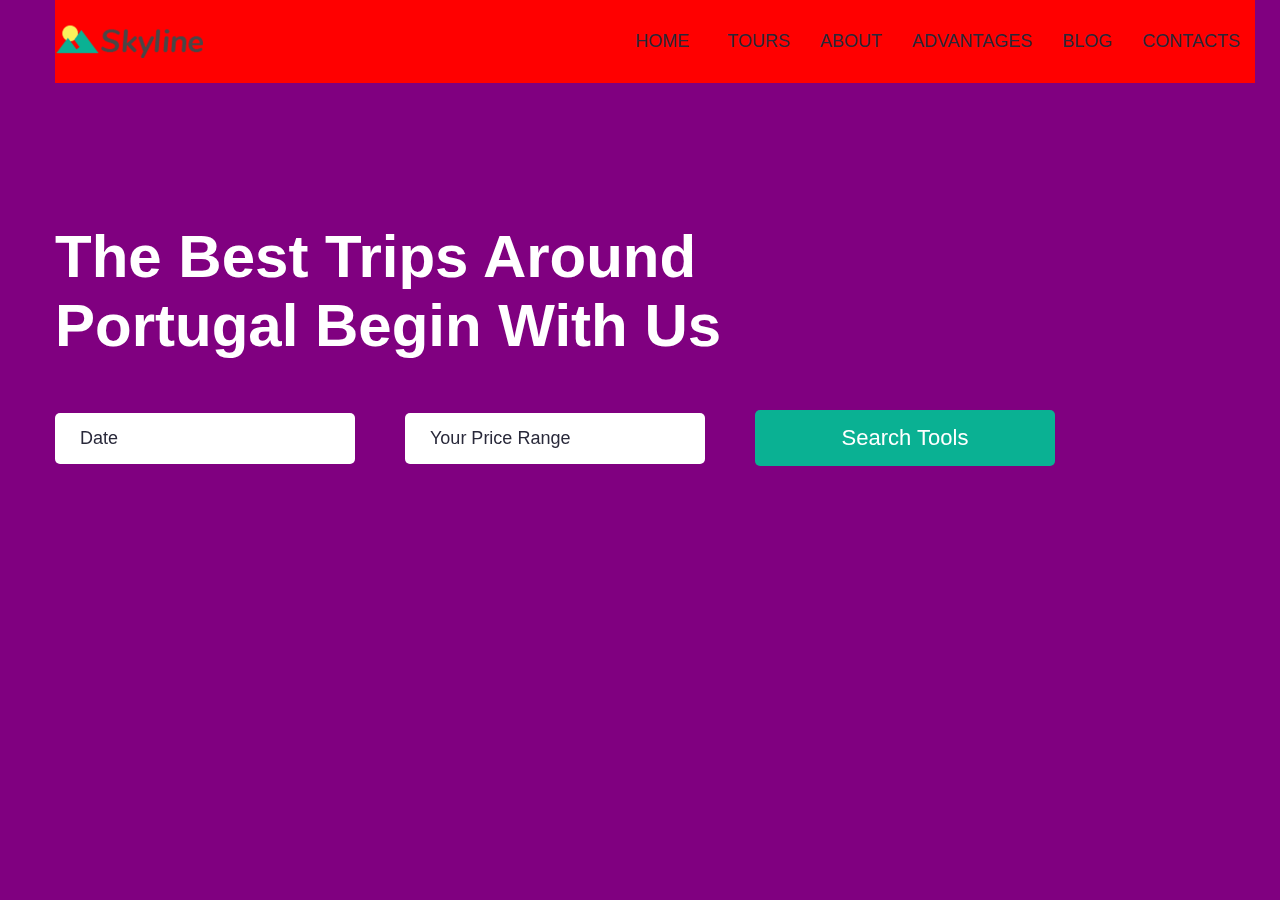
==== skyline.html @ fe202109 "header half done" ====
<!DOCTYPE html>
<html lang="en">
  <head>
    <meta charset="UTF-8" />
    <meta name="viewport" content="width=device-width, initial-scale=1.0" />
    <title>Document</title>
    <link rel="stylesheet" href="css/stylesheet.css" />
    <link rel="stylesheet" href="css/reset.css" />
    <link
      rel="stylesheet"
      href="https://cdnjs.cloudflare.com/ajax/libs/font-awesome/6.5.1/css/all.min.css"
      integrity="sha512-DTOQO9RWCH3ppGqcWaEA1BIZOC6xxalwEsw9c2QQeAIftl+Vegovlnee1c9QX4TctnWMn13TZye+giMm8e2LwA=="
      crossorigin="anonymous"
      referrerpolicy="no-referrer"
    />
  </head>
  <body>
    <header>
      <div class="container">
        <nav class="navbar">
          <img src="images/logo.png" alt="" class="logo-img" />
          <div class="nav-content">
            <ul class="nav-lists">
              <li class="home">
                <a href="#"
                  >Home
                  <i class="fa-solid fa-angle-down"></i>
                </a>

                
                  <ul class="down-list">
                    <li>
                      <a href="#">
                        <i class="fa-solid fa-arrow-right"></i>
                        <span>Home</span>
                      </a>
                    </li>
                    <li>
                      <a href="#">
                        <i class="fa-solid fa-arrow-right"></i>
                        <span>Home 1</span>
                      </a>
                    </li>
                    <li>
                      <a href="#">
                        <i class="fa-solid fa-arrow-right"></i>
                        <span>Home 2</span>
                      </a>
                    </li>
                  </ul>
              
              </li>
              <li><a href="#">Tours</a></li>
              <li><a href="#">About</a></li>
              <li><a href="#">Advantages</a></li>
              <li><a href="#">Blog</a></li>
              <li><a href="#">Contacts</a></li>
            </ul>
          </div>
        </nav>
      </div>
      <div class="container">
        <div class="hero-section">
          <div class="hero-content">
            <h1>The Best Trips Around Portugal Begin With Us</h1>
            <form action="">
             <p>
              <span>Date</span>
              <i class="fa-solid fa-angle-down"></i>
             </p>
             <p><span>Your Price Range</span>
              <i class="fa-solid fa-angle-down"></i></p>
           <button class="main-btn">Search Tools</button>

            </form>
          </div>
        </div>
     
      </div>
      
    </header>
   

  </body>
</html>
---- css/stylesheet.css ----
/* -----header section ----------- */
header {
   background-color: rgba(0, 0, 0, 0);
  background-image: none;
  background-position: 50% 50%;
  background-repeat: no-repeat;
  background-size: cover;
 
}
header .container .navbar {
  display: flex;
  justify-content: space-between;
  align-items: center;
  padding: 25px 0;
  background-color: red;
  position: fixed;
  width: 100%;
  max-width: inherit;

 
 
 
  
}
.logo-img {
  width: 150px;
}

.nav-lists {
  display: flex;
  align-items: center;
  justify-content: space-between;
}
.nav-lists > li {
  margin: 0 15px;
}
.nav-lists > li a {
  transition: all 0.3s ease-in-out;
}
.nav-lists > li a:hover {
  color: #0ab193;
}
.nav-lists li > a {
  text-transform: uppercase;
}
.nav-lists .home {
  position: relative;
  transition: all 0.5s linear;
}
.nav-lists .home:hover .down-list  {
  opacity: 1;
  top: 30px;
  z-index: 5;
  
}
.nav-lists .home:hover i {
  animation: rotation 0.5s;
}
.nav-lists .home > a {
  display: flex;
  gap: 8px;
  align-items: center;
}

/* .home:hover .sub-menu {
  
} */

.down-list {
  min-width: 270px;
  background-color: #fff;
  position: absolute;
  top: 80px;
  padding: 20px 25px;
  left: -27px;
  opacity: 0;
  z-index: -99;
  border-radius: 5px;
  box-shadow: 0 7px 10px 0 rgba(98, 103, 119, 0.09);
}
.down-list li {
  margin-bottom: 20px;
  transition: all 4s ease;
}
.down-list li a i {
  margin-right: 6px;
  display: none;
  font-size: 14px;
}
.down-list li a span {
  text-transform: capitalize !important;
}

.down-list li a {
  display: flex;
  align-items: center;
}
.down-list li:hover i {
  display: block;
}

/* --------hero section ------ */
.hero-section {
padding: 50px 0;
transform: translateY(50%);
}
.hero-section h1 {
  font-size: 60px;
  max-width: 800px;
  color: white;
}
.hero-section .hero-content form {
  margin-top: 50px;
  display: flex;
   align-items: center;
   gap: 50px;
  
}
.hero-section .hero-content form p{
  min-width: 300px;
  padding: 15px 25px;
  background: #fff;
  display: flex;
  justify-content: space-between;
  align-items: center;
  border-radius: 5px;
  font-size: 18px;
  color: #29293a;
}
.hero-section .hero-content form button {
  min-width: 300px;
  padding: 15px 25px;
  border-radius: 5px;
  color: #fff;
  transition: all 0.2s;
  font-size: 22px!important;

  
}
.hero-section .hero-content form button:hover {
  background-color: #fff;
  color: black;
}
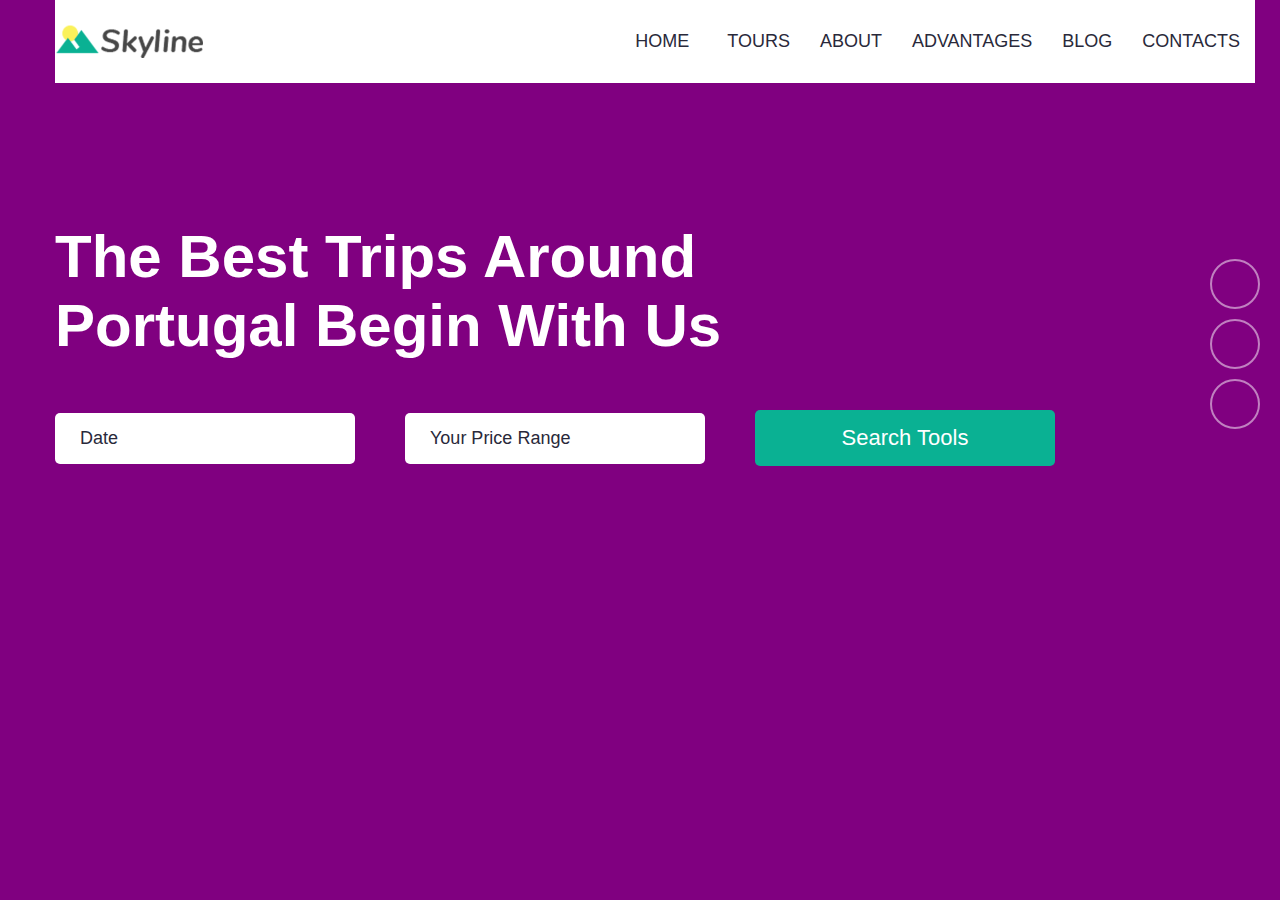
==== commit 658f93b1: "header done" ====
--- a/skyline.html
+++ b/skyline.html
@@ -27,28 +27,26 @@
                   <i class="fa-solid fa-angle-down"></i>
                 </a>
 
-                
-                  <ul class="down-list">
-                    <li>
-                      <a href="#">
-                        <i class="fa-solid fa-arrow-right"></i>
-                        <span>Home</span>
-                      </a>
-                    </li>
-                    <li>
-                      <a href="#">
-                        <i class="fa-solid fa-arrow-right"></i>
-                        <span>Home 1</span>
-                      </a>
-                    </li>
-                    <li>
-                      <a href="#">
-                        <i class="fa-solid fa-arrow-right"></i>
-                        <span>Home 2</span>
-                      </a>
-                    </li>
-                  </ul>
-              
+                <ul class="down-list">
+                  <li>
+                    <a href="#">
+                      <i class="fa-solid fa-arrow-right"></i>
+                      <span>Home</span>
+                    </a>
+                  </li>
+                  <li>
+                    <a href="#">
+                      <i class="fa-solid fa-arrow-right"></i>
+                      <span>Home 1</span>
+                    </a>
+                  </li>
+                  <li>
+                    <a href="#">
+                      <i class="fa-solid fa-arrow-right"></i>
+                      <span>Home 2</span>
+                    </a>
+                  </li>
+                </ul>
               </li>
               <li><a href="#">Tours</a></li>
               <li><a href="#">About</a></li>
@@ -64,22 +62,30 @@
           <div class="hero-content">
             <h1>The Best Trips Around Portugal Begin With Us</h1>
             <form action="">
-             <p>
-              <span>Date</span>
-              <i class="fa-solid fa-angle-down"></i>
-             </p>
-             <p><span>Your Price Range</span>
-              <i class="fa-solid fa-angle-down"></i></p>
-           <button class="main-btn">Search Tools</button>
-
+              <p>
+                <span>Date</span>
+                <i class="fa-solid fa-angle-down"></i>
+              </p>
+              <p>
+                <span>Your Price Range</span>
+                <i class="fa-solid fa-angle-down"></i>
+              </p>
+              <button class="main-btn">Search Tools</button>
             </form>
           </div>
         </div>
-     
       </div>
-      
+      <aside class="social-links">
+        <a href="https://www.facebook.com" class="first-link"
+          ><i class="fa-brands fa-facebook"></i
+        ></a>
+        <a href="https://www.facebook.com" class="second-link"
+          ><i class="fa-brands fa-twitter"></i>
+        </a>
+        <a href="https://www.facebook.com" class="third-link"
+          ><i class="fa-brands fa-instagram"></i>
+        </a>
+      </aside>
     </header>
-   
-
   </body>
 </html>
--- a/css/stylesheet.css
+++ b/css/stylesheet.css
@@ -1,26 +1,23 @@
 /* -----header section ----------- */
 header {
-   background-color: rgba(0, 0, 0, 0);
+  background-color: rgba(0, 0, 0, 0);
   background-image: none;
   background-position: 50% 50%;
   background-repeat: no-repeat;
   background-size: cover;
- 
+  position: relative;
 }
 header .container .navbar {
   display: flex;
   justify-content: space-between;
   align-items: center;
   padding: 25px 0;
-  background-color: red;
+  background-color: #fff;
+  box-shadow: rgba(98, 103, 119, 0.09);
   position: fixed;
   width: 100%;
   max-width: inherit;
-
- 
- 
- 
-  
+  z-index: 100;
 }
 .logo-img {
   width: 150px;
@@ -47,14 +44,13 @@
   position: relative;
   transition: all 0.5s linear;
 }
-.nav-lists .home:hover .down-list  {
+.nav-lists .home:hover .down-list {
   opacity: 1;
   top: 30px;
   z-index: 5;
-  
 }
 .nav-lists .home:hover i {
-  animation: rotation 0.5s;
+  animation: rotation 0.2s;
 }
 .nav-lists .home > a {
   display: flex;
@@ -101,8 +97,8 @@
 
 /* --------hero section ------ */
 .hero-section {
-padding: 50px 0;
-transform: translateY(50%);
+  padding: 50px 0;
+  transform: translateY(50%);
 }
 .hero-section h1 {
   font-size: 60px;
@@ -112,11 +108,10 @@
 .hero-section .hero-content form {
   margin-top: 50px;
   display: flex;
-   align-items: center;
-   gap: 50px;
-  
+  align-items: center;
+  gap: 50px;
 }
-.hero-section .hero-content form p{
+.hero-section .hero-content form p {
   min-width: 300px;
   padding: 15px 25px;
   background: #fff;
@@ -133,12 +128,49 @@
   border-radius: 5px;
   color: #fff;
   transition: all 0.2s;
-  font-size: 22px!important;
-
-  
+  font-size: 22px !important;
 }
 .hero-section .hero-content form button:hover {
   background-color: #fff;
   color: black;
 }
 
+/* social links */
+.social-links {
+  position: absolute;
+
+  transform: translateY(-50%);
+  right: 20px;
+  display: flex;
+  flex-direction: column;
+  gap: 10px;
+  margin-left: 10px;
+}
+.social-links a {
+  width: 50px;
+  height: 50px;
+  display: flex;
+  justify-content: center;
+  align-items: center;
+  border-radius: 50%;
+  background: transparent;
+  transition: 0.2s ease-in-out;
+  border: 2px solid rgba(255, 255, 255, 0.5);
+}
+.first-link:hover {
+  background: #2059a0;
+  border: 2px solid #2059a0;
+}
+.third-link:hover {
+  background: #32caff;
+    border: 2px solid #32caff;
+}
+.second-link:hover {
+  background: #2881a8;
+    border: 2px solid #2881a8;
+}
+.social-links a i {
+  font-size: 22px;
+  color: white;
+  font-weight: 500;
+}
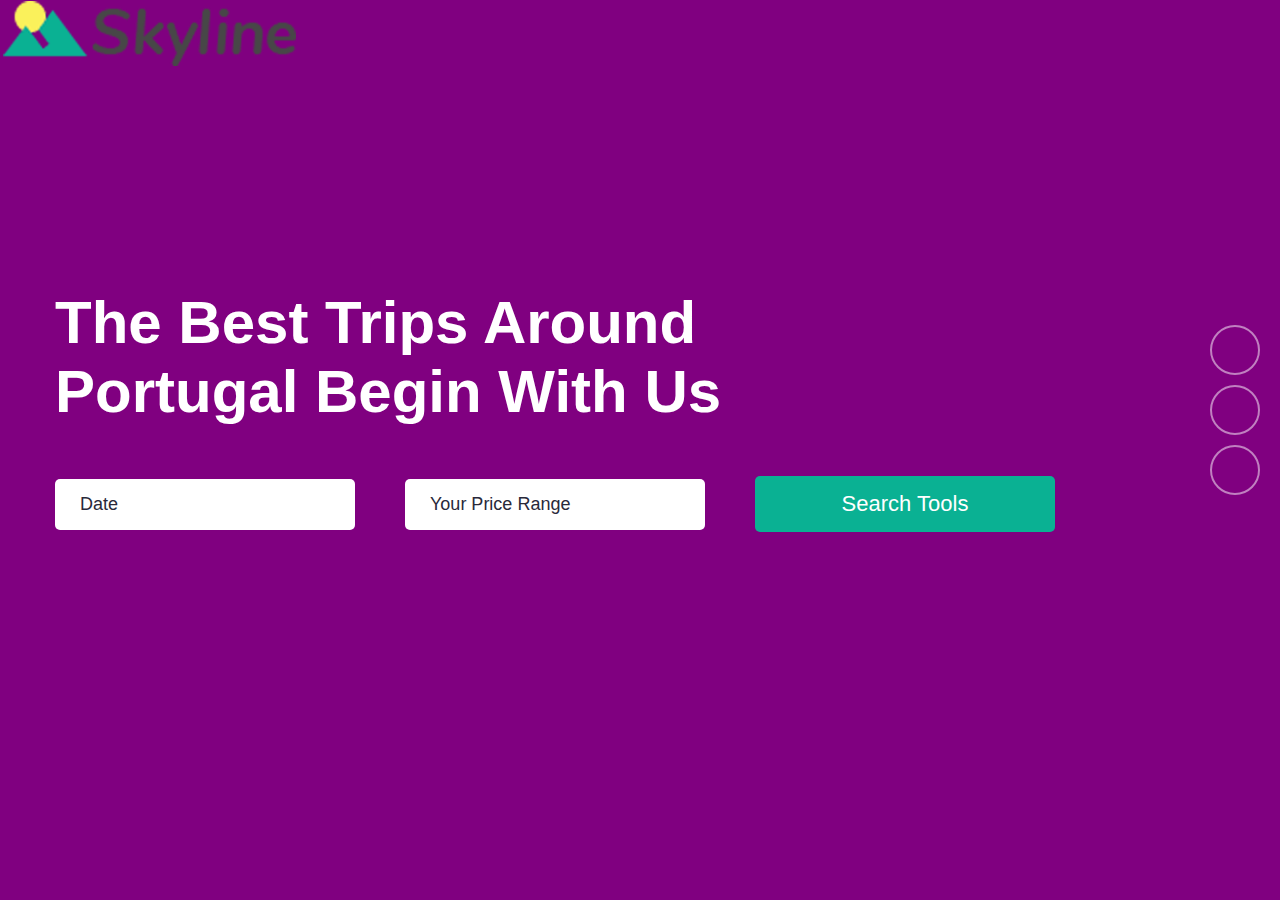
==== commit f7ccf439: "aside bar problem" ====
--- a/skyline.html
+++ b/skyline.html
@@ -4,8 +4,10 @@
     <meta charset="UTF-8" />
     <meta name="viewport" content="width=device-width, initial-scale=1.0" />
     <title>Document</title>
+    <link rel="stylesheet" href="css/reset.css" />
     <link rel="stylesheet" href="css/stylesheet.css" />
-    <link rel="stylesheet" href="css/reset.css" />
+    <link rel="stylesheet" href="css/media-queries.css">
+    
     <link
       rel="stylesheet"
       href="https://cdnjs.cloudflare.com/ajax/libs/font-awesome/6.5.1/css/all.min.css"
@@ -15,9 +17,16 @@
     />
   </head>
   <body>
+<header class="mobile-header">
+  <nav class="mob-nav">
+    <a href="#"><i class="fa-solid fa-bars"></i></a>
+    <img src="images/logo.png" alt="">
+  </nav>
+</header>
+
     <header>
       <div class="container">
-        <nav class="navbar">
+        <nav class="navbar" style="display: none;">
           <img src="images/logo.png" alt="" class="logo-img" />
           <div class="nav-content">
             <ul class="nav-lists">
--- a/css/media-queries.css
+++ b/css/media-queries.css
@@ -0,0 +1,35 @@
+/* --------Media queries for navbar----------- */
+@media only screen and (max-width: 992px) {
+  .mob-nav {
+    display: flex;
+    align-items: center;
+    padding: 10px;
+    background-color: white;
+    position: fixed;
+    top: 0;
+    width: 100%;
+  }
+  .mob-nav a i {
+    font-size: 40px;
+    color: #29293a;
+  }
+  .mob-nav img {
+    max-width: 150px;
+    margin-left: 15px;
+  }
+}
+
+/* --------Media queries for hero-section----------- */
+@media only screen and (max-width: 992px) {
+    .social-links {
+        
+      
+        transform: translateX(50%);
+        bottom: 0;
+       
+      
+        flex-direction: row;
+       
+        margin-left: 10px;
+      }
+}
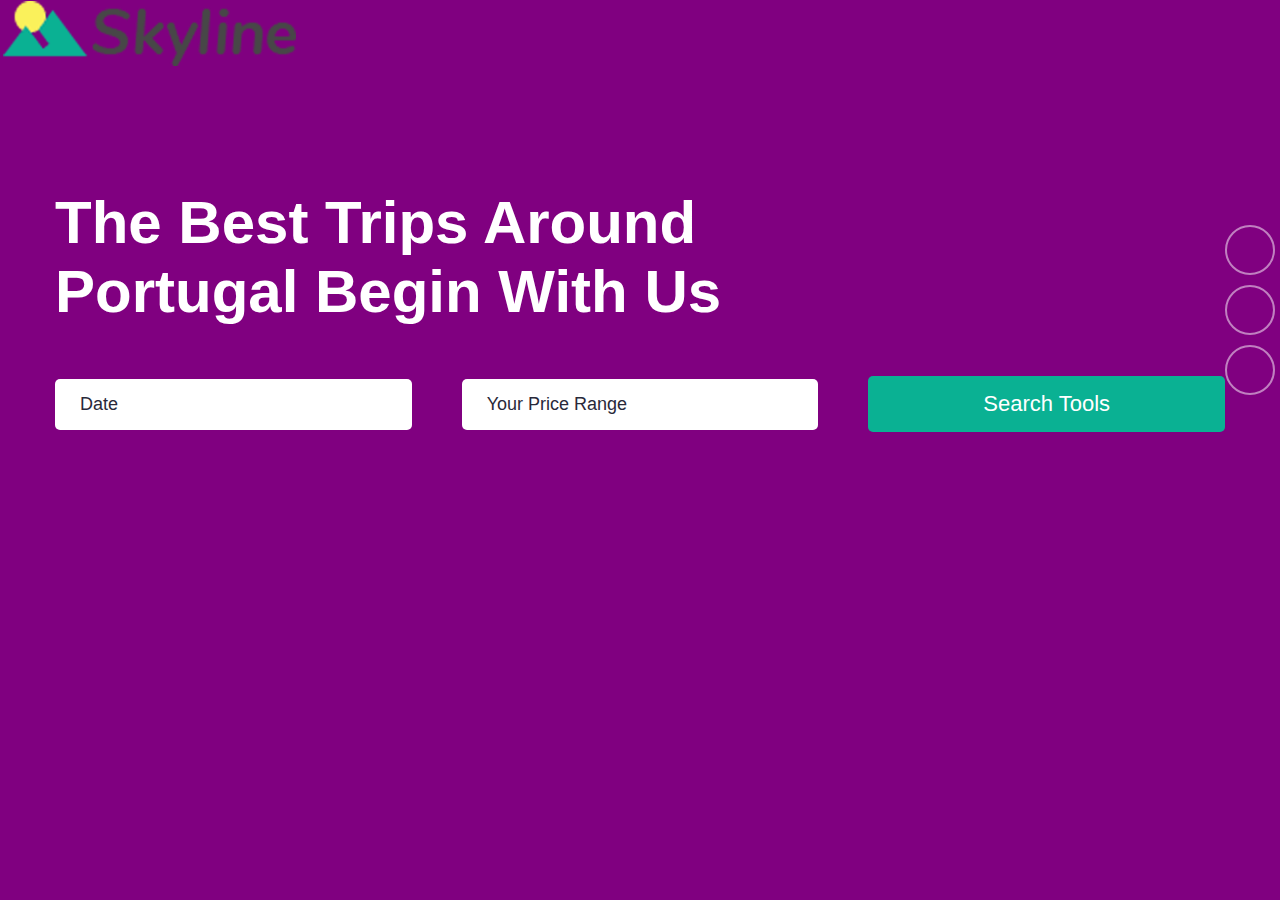
==== commit 7c99c4f5: "nav and hero-section responsive" ====
--- a/skyline.html
+++ b/skyline.html
@@ -66,6 +66,9 @@
           </div>
         </nav>
       </div>
+<!-- ----hero part------- -->
+
+
       <div class="container">
         <div class="hero-section">
           <div class="hero-content">
@@ -81,20 +84,22 @@
               </p>
               <button class="main-btn">Search Tools</button>
             </form>
+            <aside class="social-links">
+              <a href="https://www.facebook.com" class="first-link"
+                ><i class="fa-brands fa-facebook"></i
+              ></a>
+              <a href="https://www.facebook.com" class="second-link"
+                ><i class="fa-brands fa-twitter"></i>
+              </a>
+              <a href="https://www.facebook.com" class="third-link"
+                ><i class="fa-brands fa-instagram"></i>
+              </a>
+            </aside>
           </div>
+          
         </div>
       </div>
-      <aside class="social-links">
-        <a href="https://www.facebook.com" class="first-link"
-          ><i class="fa-brands fa-facebook"></i
-        ></a>
-        <a href="https://www.facebook.com" class="second-link"
-          ><i class="fa-brands fa-twitter"></i>
-        </a>
-        <a href="https://www.facebook.com" class="third-link"
-          ><i class="fa-brands fa-instagram"></i>
-        </a>
-      </aside>
+      
     </header>
   </body>
 </html>
--- a/css/stylesheet.css
+++ b/css/stylesheet.css
@@ -97,12 +97,13 @@
 
 /* --------hero section ------ */
 .hero-section {
-  padding: 50px 0;
-  transform: translateY(50%);
+ transform: translateY(50%);
 }
+
 .hero-section h1 {
   font-size: 60px;
   max-width: 800px;
+  width: 100%;
   color: white;
 }
 .hero-section .hero-content form {
@@ -110,9 +111,12 @@
   display: flex;
   align-items: center;
   gap: 50px;
+  
+ 
 }
 .hero-section .hero-content form p {
-  min-width: 300px;
+min-width: 300px;
+width: 100%;
   padding: 15px 25px;
   background: #fff;
   display: flex;
@@ -124,6 +128,7 @@
 }
 .hero-section .hero-content form button {
   min-width: 300px;
+  width: 100%;
   padding: 15px 25px;
   border-radius: 5px;
   color: #fff;
@@ -139,8 +144,9 @@
 .social-links {
   position: absolute;
 
-  transform: translateY(-50%);
-  right: 20px;
+transform: translateY(-50%);
+ top: 50%;
+  right: -50px;
   display: flex;
   flex-direction: column;
   gap: 10px;
--- a/css/media-queries.css
+++ b/css/media-queries.css
@@ -1,3 +1,16 @@
+@media only screen and (max-width: 992px) {
+  .container {
+    max-width: 920px;
+    margin: 0 auto;
+  }
+}
+@media only screen and (max-width: 700px) {
+  .container {
+    max-width: 600px;
+    margin: 0 auto;
+  }
+}
+
 /* --------Media queries for navbar----------- */
 @media only screen and (max-width: 992px) {
   .mob-nav {
@@ -21,15 +34,57 @@
 
 /* --------Media queries for hero-section----------- */
 @media only screen and (max-width: 992px) {
-    .social-links {
-        
-      
-        transform: translateX(50%);
-        bottom: 0;
-       
-      
-        flex-direction: row;
-       
-        margin-left: 10px;
-      }
+  .hero-section {
+    transform: none;
+    padding-top: 120px;
+  }
+  .hero-section h1 {
+    width: 100%;
+    font-size: 36px;
+    text-align: center;
+  }
+  .hero-content {
+    display: flex;
+    flex-direction: column;
+    justify-content: center;
+  }
+  .hero-section .hero-content form {
+    flex-direction: column;
+  }
+  .social-links {
+    flex-direction: row;
+    margin-left: 10px;
+    position: unset;
+
+    margin-top: 60px;
+    justify-content: center;
+  }
 }
+
+
+
+
+
+/* ----media queries for mobile -------- */
+@media only screen and (max-width: 450px) {
+  .hero-section {
+    padding-top: 80px;
+  }
+  .hero-section h1 {
+    font-size: 25px;
+  }
+  .hero-section .hero-content form {
+    gap: 25px;
+  }
+  .hero-section .hero-content aside {
+    margin-top: 50px;
+  }
+  .hero-section .hero-content form p, .hero-section .hero-content form button {
+    padding: 10px 15px;
+
+    
+  }
+  .hero-section .hero-content form button {
+    font-size: 18px!important;
+  }
+}
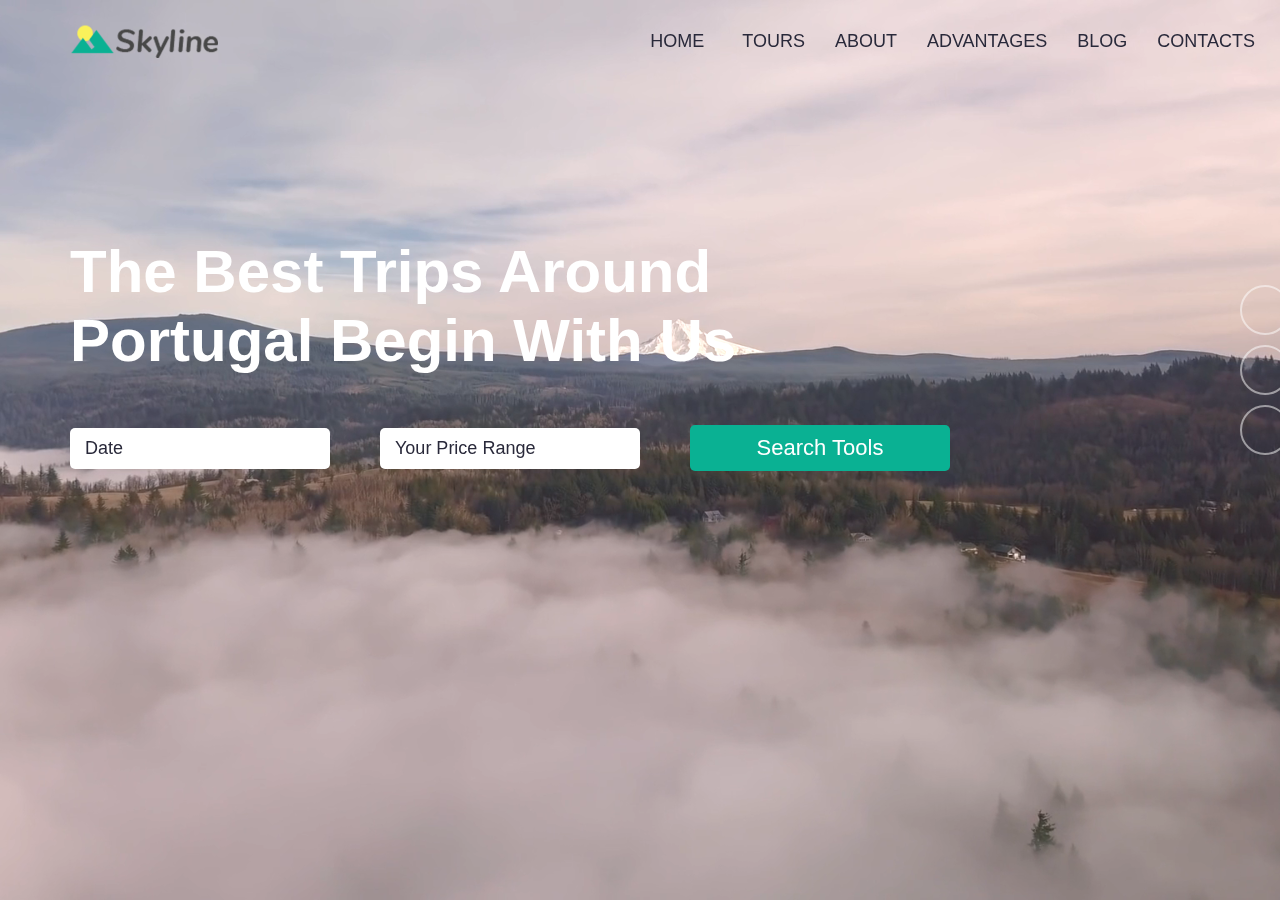
==== commit 971fb64e: "having issues with responsiveness" ====
--- a/skyline.html
+++ b/skyline.html
@@ -6,8 +6,8 @@
     <title>Document</title>
     <link rel="stylesheet" href="css/reset.css" />
     <link rel="stylesheet" href="css/stylesheet.css" />
-    <link rel="stylesheet" href="css/media-queries.css">
-    
+    <link rel="stylesheet" href="css/media-queries.css" />
+
     <link
       rel="stylesheet"
       href="https://cdnjs.cloudflare.com/ajax/libs/font-awesome/6.5.1/css/all.min.css"
@@ -17,16 +17,18 @@
     />
   </head>
   <body>
-<header class="mobile-header">
-  <nav class="mob-nav">
-    <a href="#"><i class="fa-solid fa-bars"></i></a>
-    <img src="images/logo.png" alt="">
-  </nav>
-</header>
-
     <header>
+      <video autoplay loop muted>
+        <source src="video.mp4">
+      </video>
+      <div class="mobile-header">
+        <nav class="mob-nav">
+          <a href="#"><i class="fa-solid fa-bars"></i></a>
+          <img src="images/logo.png" alt="" />
+        </nav>
+      </div>
       <div class="container">
-        <nav class="navbar" style="display: none;">
+        <nav class="navbar">
           <img src="images/logo.png" alt="" class="logo-img" />
           <div class="nav-content">
             <ul class="nav-lists">
@@ -66,8 +68,7 @@
           </div>
         </nav>
       </div>
-<!-- ----hero part------- -->
-
+      <!-- ----hero part------- -->
 
       <div class="container">
         <div class="hero-section">
@@ -96,10 +97,9 @@
               </a>
             </aside>
           </div>
-          
         </div>
       </div>
-      
     </header>
+   
   </body>
 </html>
--- a/css/stylesheet.css
+++ b/css/stylesheet.css
@@ -1,18 +1,30 @@
 /* -----header section ----------- */
 header {
-  background-color: rgba(0, 0, 0, 0);
-  background-image: none;
-  background-position: 50% 50%;
-  background-repeat: no-repeat;
-  background-size: cover;
-  position: relative;
+position: relative;
+  width: 100%;
+  height: 100vh;
+
+
+  
+}
+header video {
+  position: absolute;
+  top: 0;
+  left: 0;
+  right: 0;
+  bottom: 0;
+
+  width: 100%;
+  height: 100%;
+  z-index: -1;
+  object-fit: cover;
 }
 header .container .navbar {
   display: flex;
   justify-content: space-between;
   align-items: center;
   padding: 25px 0;
-  background-color: #fff;
+  background: transparent;
   box-shadow: rgba(98, 103, 119, 0.09);
   position: fixed;
   width: 100%;
@@ -58,6 +70,7 @@
   align-items: center;
 }
 
+
 /* .home:hover .sub-menu {
   
 } */
@@ -98,6 +111,7 @@
 /* --------hero section ------ */
 .hero-section {
  transform: translateY(50%);
+ padding: 60px 0;
 }
 
 .hero-section h1 {
@@ -106,17 +120,19 @@
   width: 100%;
   color: white;
 }
+
 .hero-section .hero-content form {
   margin-top: 50px;
   display: flex;
   align-items: center;
   gap: 50px;
+ 
   
  
 }
 .hero-section .hero-content form p {
-min-width: 300px;
-width: 100%;
+min-width: 260px;
+
   padding: 15px 25px;
   background: #fff;
   display: flex;
@@ -127,8 +143,8 @@
   color: #29293a;
 }
 .hero-section .hero-content form button {
-  min-width: 300px;
-  width: 100%;
+min-width: 260px;
+ 
   padding: 15px 25px;
   border-radius: 5px;
   color: #fff;
@@ -144,9 +160,9 @@
 .social-links {
   position: absolute;
 
-transform: translateY(-50%);
+transform: translateY(-70%);
  top: 50%;
-  right: -50px;
+  right: -80px;
   display: flex;
   flex-direction: column;
   gap: 10px;
--- a/css/media-queries.css
+++ b/css/media-queries.css
@@ -1,13 +1,30 @@
+/* -------media queries for container ------------- */
+@media only screen and (max-width: 1150px) {
+  .container {
+    max-width: 1080px;
+ 
+  }
+}
 @media only screen and (max-width: 992px) {
   .container {
     max-width: 920px;
-    margin: 0 auto;
+    
   }
 }
 @media only screen and (max-width: 700px) {
   .container {
     max-width: 600px;
-    margin: 0 auto;
+   
+  }
+}
+@media only screen and (max-width: 992px) {
+  header .container .navbar {
+    display: none;
+  }
+}
+@media only screen and (min-width: 992px) {
+  .mobile-header .mob-nav {
+    display: none;
   }
 }
 
@@ -17,7 +34,7 @@
     display: flex;
     align-items: center;
     padding: 10px;
-    background-color: white;
+    background: #fff;
     position: fixed;
     top: 0;
     width: 100%;
@@ -32,41 +49,54 @@
   }
 }
 
+/* ----media queries for video background-------- */
+@media (max-aspect-ratio: 16/9) {
+  header video {
+    height: 100%;
+    width: auto;
+  }
+}
+@media (min-aspect-ratio: 16/9) {
+  header video {
+    height: auto;
+    width: 100%;
+  }
+}
+
 /* --------Media queries for hero-section----------- */
 @media only screen and (max-width: 992px) {
   .hero-section {
     transform: none;
-    padding-top: 120px;
+    padding-top: 80px;
   }
   .hero-section h1 {
-    width: 100%;
-    font-size: 36px;
+    font-size: 25px;
     text-align: center;
   }
   .hero-content {
     display: flex;
     flex-direction: column;
     justify-content: center;
+    padding-bottom: 40px;
   }
   .hero-section .hero-content form {
     flex-direction: column;
+    gap: 20px;
+    width: 75%;
+    margin-left: auto;
+    margin-right: auto;
   }
   .social-links {
     flex-direction: row;
     margin-left: 10px;
     position: unset;
-
-    margin-top: 60px;
+    margin-top: 50px;
     justify-content: center;
   }
 }
 
-
-
-
-
 /* ----media queries for mobile -------- */
-@media only screen and (max-width: 450px) {
+@media only screen and (max-width: 660px) {
   .hero-section {
     padding-top: 80px;
   }
@@ -74,17 +104,28 @@
     font-size: 25px;
   }
   .hero-section .hero-content form {
-    gap: 25px;
-  }
-  .hero-section .hero-content aside {
-    margin-top: 50px;
-  }
-  .hero-section .hero-content form p, .hero-section .hero-content form button {
-    padding: 10px 15px;
-
-    
-  }
-  .hero-section .hero-content form button {
-    font-size: 18px!important;
+    margin-top: 15px;
+    gap: 10px;
   }
 }
+.hero-section .hero-content aside {
+  margin-top: 50px;
+}
+.hero-section .hero-content form p,
+.hero-section .hero-content form button {
+  padding: 10px 15px;
+}
+.hero-section .hero-content form button {
+  font-size: 18px;
+}
+
+@media only screen and (max-width: 450px) {
+  .mob-nav a i {
+    font-size: 20px;
+  }
+}
+@media only screen and (max-width: 1050px) {
+  .hero-section .hero-content form {
+    gap: 20px;
+  }
+}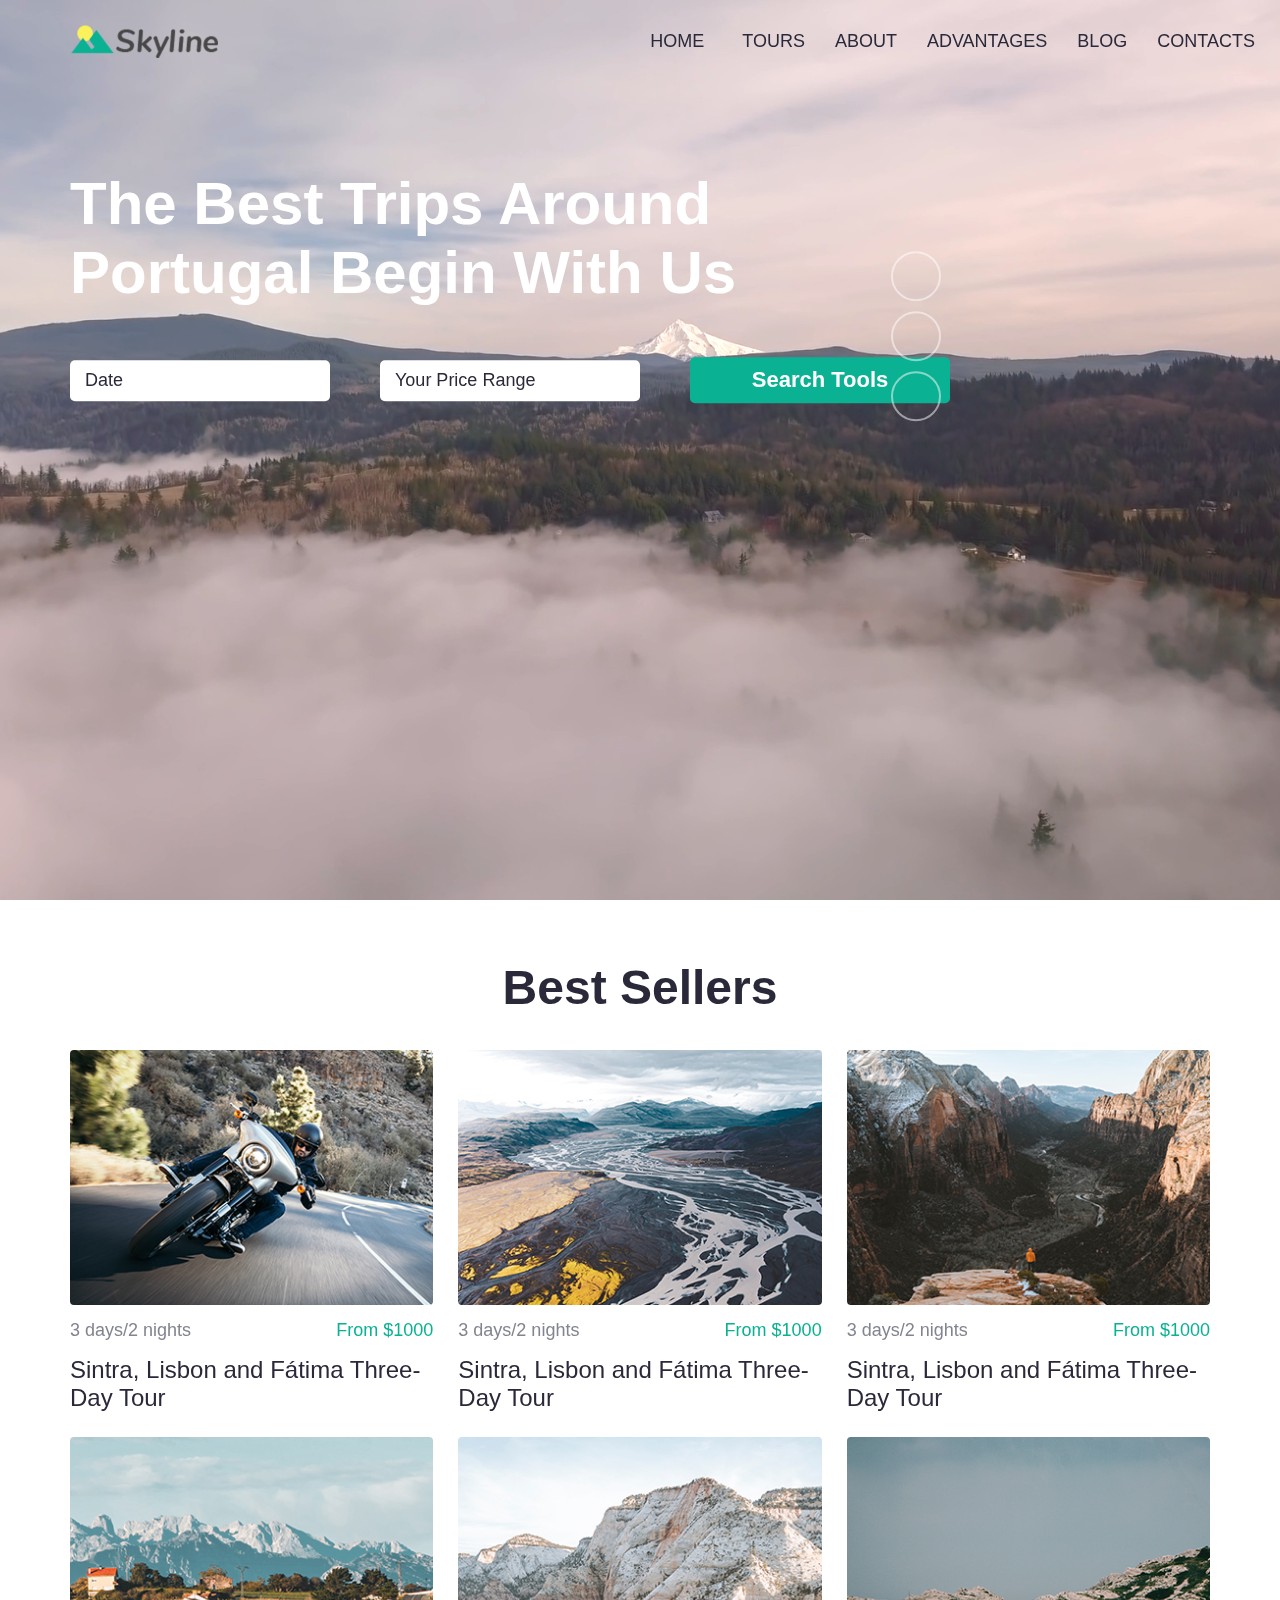
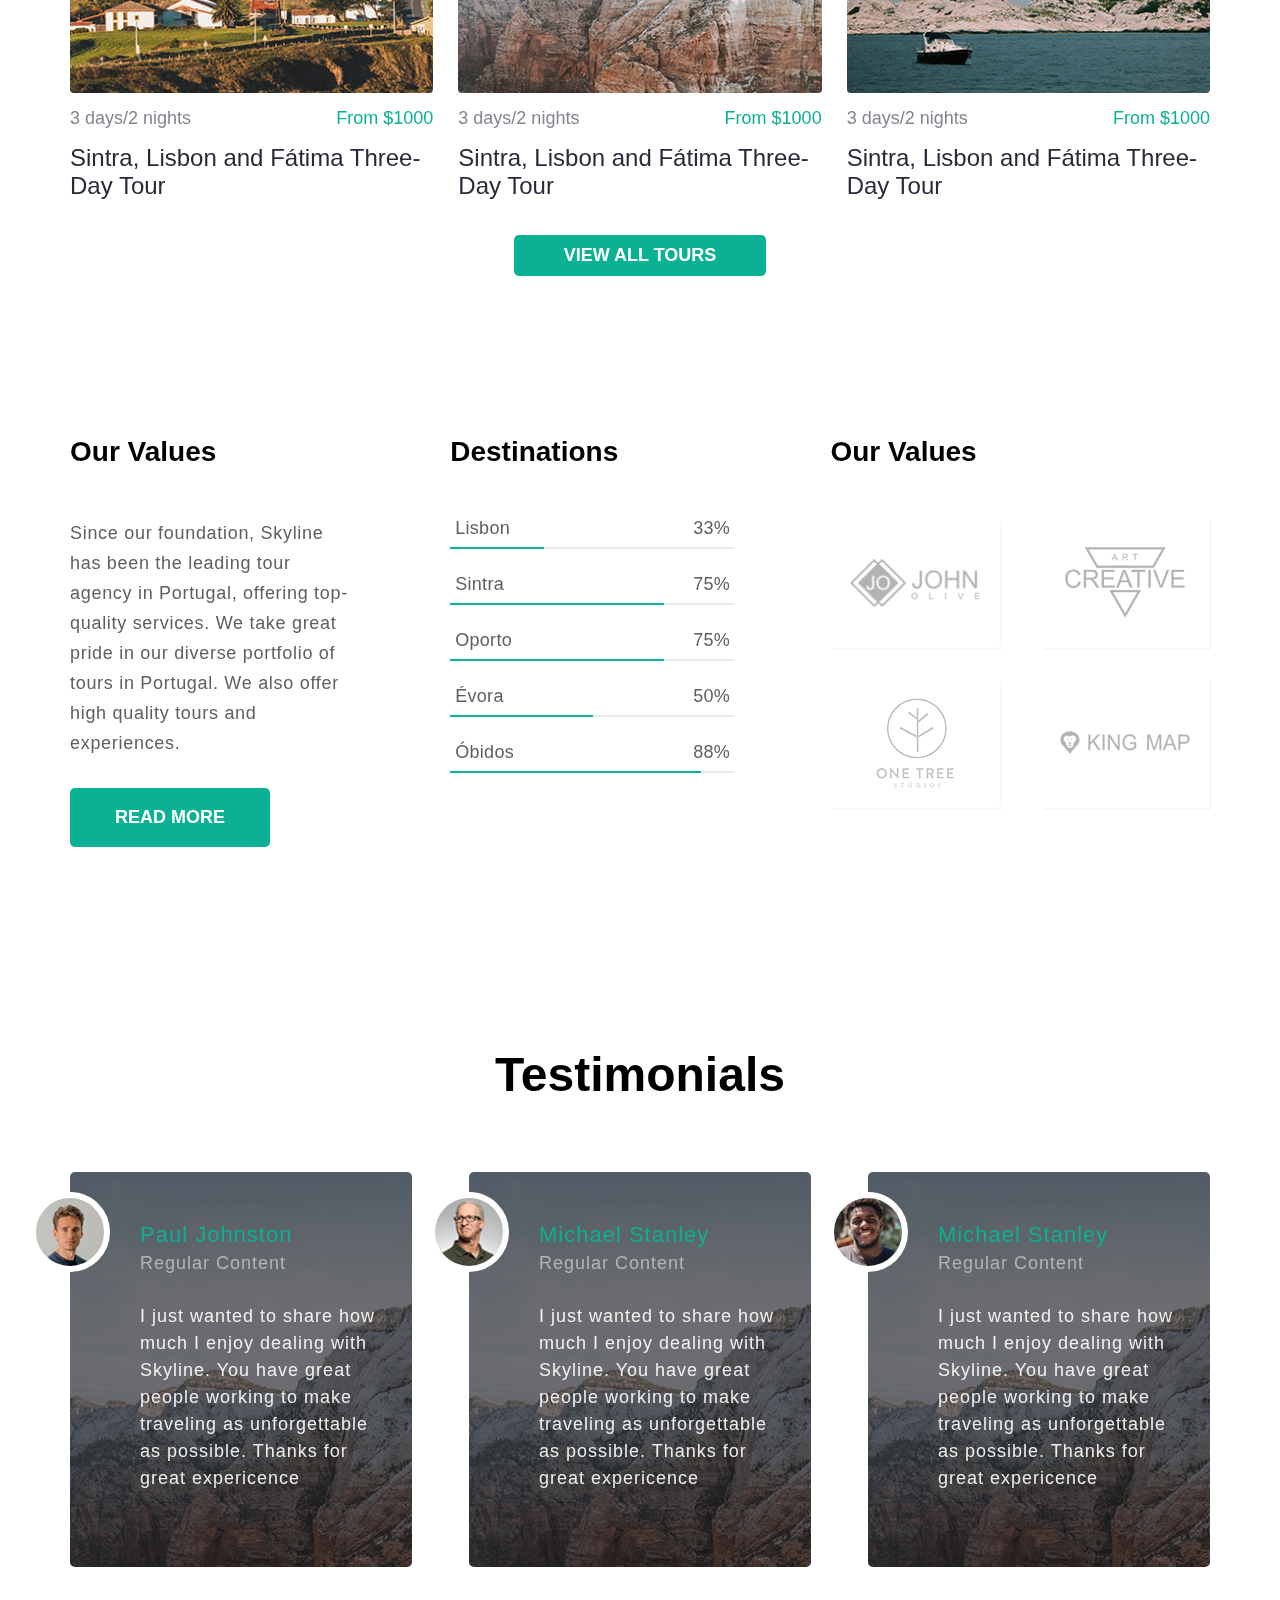
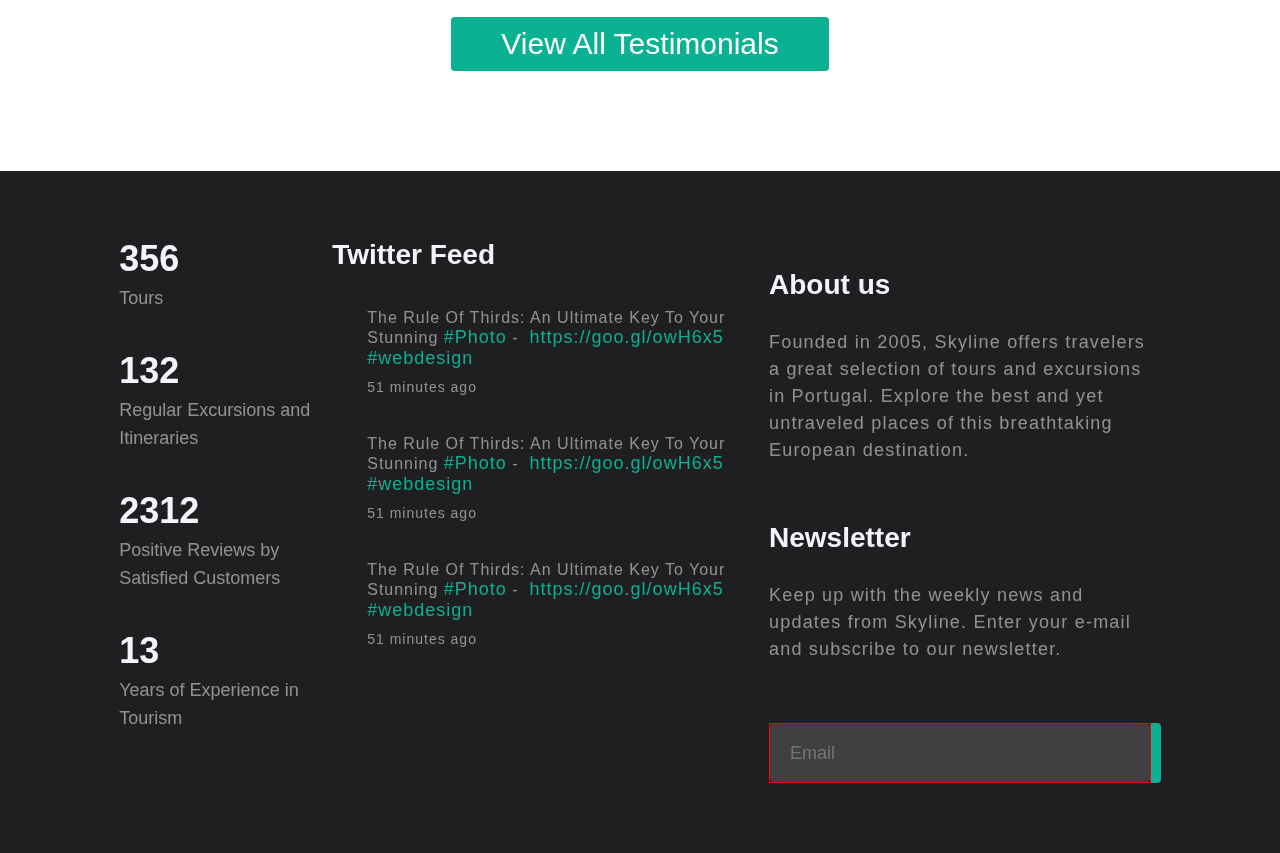
==== commit ca92bf66: "everything is good except Hero section" ====
--- a/skyline.html
+++ b/skyline.html
@@ -19,7 +19,7 @@
   <body>
     <header>
       <video autoplay loop muted>
-        <source src="video.mp4">
+        <source src="video.mp4" />
       </video>
       <div class="mobile-header">
         <nav class="mob-nav">
@@ -100,6 +100,312 @@
         </div>
       </div>
     </header>
-   
+    <section class="selling-section">
+      <div class="container">
+        <h1>Best Sellers</h1>
+        <div class="grid-section">
+          <div class="grid-images" style="cursor: pointer">
+            <a href="#">
+              <img src="images/img-1.jpg" alt="" style="width: 100%"
+            /></a>
+            <a class="price-section">
+              <span style="color: #828590">3 days/2 nights</span>
+              <span style="color: #0ab193; font-weight: 500">From $1000</span>
+            </a>
+            <a href="#">Sintra, Lisbon and Fátima Three-Day Tour</a>
+          </div>
+          <div class="grid-images" style="cursor: pointer">
+            <a href="#">
+              <img src="images/img-2.jpg" alt="" style="width: 100%"
+            /></a>
+            <a class="price-section">
+              <span style="color: #828590">3 days/2 nights</span>
+              <span style="color: #0ab193; font-weight: 500">From $1000</span>
+            </a>
+            <a href="#">Sintra, Lisbon and Fátima Three-Day Tour</a>
+          </div>
+          <div class="grid-images" style="cursor: pointer">
+            <a href="#">
+              <img src="images/img-3.jpg" alt="" style="width: 100%"
+            /></a>
+            <a class="price-section">
+              <span style="color: #828590">3 days/2 nights</span>
+              <span style="color: #0ab193; font-weight: 500">From $1000</span>
+            </a>
+            <a href="#">Sintra, Lisbon and Fátima Three-Day Tour</a>
+          </div>
+          <div class="grid-images" style="cursor: pointer">
+            <a href="#">
+              <img src="images/img-4.jpg" alt="" style="width: 100%"
+            /></a>
+            <a class="price-section">
+              <span style="color: #828590">3 days/2 nights</span>
+              <span style="color: #0ab193; font-weight: 500">From $1000</span>
+            </a>
+            <a href="#">Sintra, Lisbon and Fátima Three-Day Tour</a>
+          </div>
+          <div class="grid-images" style="cursor: pointer">
+            <a href="#">
+              <img src="images/img-5.jpg" alt="" style="width: 100%"
+            /></a>
+            <a class="price-section">
+              <span style="color: #828590">3 days/2 nights</span>
+              <span style="color: #0ab193; font-weight: 500">From $1000</span>
+            </a>
+            <a href="#">Sintra, Lisbon and Fátima Three-Day Tour</a>
+          </div>
+          <div class="grid-images" style="cursor: pointer">
+            <a href="#">
+              <img src="images/img-6.jpg" alt="" style="width: 100%"
+            /></a>
+            <a class="price-section">
+              <span style="color: #828590">3 days/2 nights</span>
+              <span style="color: #0ab193; font-weight: 500">From $1000</span>
+            </a>
+            <a href="#">Sintra, Lisbon and Fátima Three-Day Tour</a>
+          </div>
+        </div>
+        <button>View All Tours</button>
+      </div>
+    </section>
+
+    <!-- ---about section---- -->
+    <section class="about-section">
+      <div class="div-flex container">
+        <div class="col-even">
+          <h1 class="font-28">Our Values</h1>
+          <div class="writing-info">
+            <p>
+              Since our foundation, Skyline has been the leading tour agency in
+              Portugal, offering top-quality services. We take great pride in
+              our diverse portfolio of tours in Portugal. We also offer high
+              quality tours and experiences.
+            </p>
+          </div>
+          <button>Read More</button>
+        </div>
+
+        <div class="col-medium">
+          <h1 class="font-28">Destinations</h1>
+
+          <div class="margin-top">
+            <div class="place-header">
+              <span>Lisbon</span>
+              <span>33%</span>
+            </div>
+            <div class="border-bottom">
+              <div class="inner-border" style="width: 33%"></div>
+            </div>
+          </div>
+
+          <div class="place-info">
+            <div class="place-header">
+              <span>Sintra</span>
+              <span>75%</span>
+            </div>
+            <div class="border-bottom">
+              <div class="inner-border" style="width: 75%"></div>
+            </div>
+          </div>
+          <div class="place-info">
+            <div class="place-header">
+              <span>Oporto</span>
+              <span>75%</span>
+            </div>
+            <div class="border-bottom">
+              <div class="inner-border" style="width: 75%"></div>
+            </div>
+          </div>
+          <div class="place-info">
+            <div class="place-header">
+              <span>Évora</span>
+              <span>50%</span>
+            </div>
+            <div class="border-bottom">
+              <div class="inner-border" style="width: 50%"></div>
+            </div>
+          </div>
+          <div class="place-info">
+            <div class="place-header">
+              <span>Óbidos</span>
+              <span>88%</span>
+            </div>
+            <div class="border-bottom">
+              <div class="inner-border" style="width: 88%"></div>
+            </div>
+          </div>
+        </div>
+
+        <div class="col-big">
+          <h1 class="font-28">Our Values</h1>
+          <div class="writing-info selling-img">
+            <div class="padding-both">
+              <img src="images/img-7.png" alt="" />
+            </div>
+            <div class="padding-both">
+              <img src="images/img-8.png" alt="" />
+            </div>
+            <div class="padding-both">
+              <img src="images/img-9.png" alt="" />
+            </div>
+            <div class="padding-both">
+              <img src="images/img-10.png" alt="" />
+            </div>
+          </div>
+        </div>
+      </div>
+    </section>
+
+    <!-- -----card section-------- -->
+    <section class="card-section">
+      <h1>Testimonials</h1>
+      <div class="container card-flex">
+        <div class="card-item card-item-1">
+          <div class="pad-wrap">
+            <p class="name">Paul Johnston</p>
+            <p class="identity">Regular Content</p>
+            <div class="quote">
+              <p>
+                I just wanted to share how much I enjoy dealing with Skyline.
+                You have great people working to make traveling as unforgettable
+                as possible. Thanks for great expericence
+              </p>
+            </div>
+          </div>
+        </div>
+        <div class="card-item card-item-2">
+          <div class="pad-wrap">
+            <p class="name">Michael Stanley</p>
+            <p class="identity">Regular Content</p>
+            <div class="quote">
+              <p>
+                I just wanted to share how much I enjoy dealing with Skyline.
+                You have great people working to make traveling as unforgettable
+                as possible. Thanks for great expericence
+              </p>
+            </div>
+          </div>
+        </div>
+        <div class="card-item card-item-3">
+          <div class="pad-wrap">
+            <p class="name">Michael Stanley</p>
+            <p class="identity">Regular Content</p>
+            <div class="quote">
+              <p>
+                I just wanted to share how much I enjoy dealing with Skyline.
+                You have great people working to make traveling as unforgettable
+                as possible. Thanks for great expericence
+              </p>
+            </div>
+          </div>
+        </div>
+      </div>
+      <button class="main-btn">View All Testimonials</button>
+    </section>
+
+    <!-- ---footer section----- -->
+    <footer class="footer-section">
+      <div class="footer-flex container">
+        <div class="footer-content footer-short">
+          <article class="first-article">
+            <div class="tour-details">
+              <h1>356</h1>
+
+              <span>Tours</span>
+            </div>
+            <div class="tour-details">
+              <h1>132</h1>
+              <span>Regular Excursions and Itineraries</span>
+            </div>
+            <div class="tour-details">
+              <h1>2312</h1>
+              <span>Positive Reviews by Satisfied Customers</span>
+            </div>
+            <div class="tour-details">
+              <h1>13</h1>
+              <span>Years of Experience in Tourism</span>
+            </div>
+          </article>
+        </div>
+
+        <div class="footer-content footer-even">
+          <h1 class="content-heading">Twitter Feed</h1>
+          <article class="link-up-section">
+            <div class="inner-link">
+              <div class="inner-logo">
+                <i class="fa-brands fa-twitter"></i>
+              </div>
+              <div class="inner-content">
+                The Rule Of Thirds: An Ultimate Key To Your Stunning
+                <a href="#">#Photo</a> -&nbsp;
+                <a href="#">https://goo.gl/owH6x5 #webdesign</a>
+                <p class="time-stamps" style="font-size: 14px">
+                  51 minutes ago
+                </p>
+              </div>
+            </div>
+            <div class="inner-link">
+              <div class="inner-logo">
+                <i class="fa-brands fa-twitter"></i>
+              </div>
+              <div class="inner-content">
+                The Rule Of Thirds: An Ultimate Key To Your Stunning
+                <a href="#">#Photo</a> -&nbsp;
+                <a href="#">https://goo.gl/owH6x5 #webdesign</a>
+                <p class="time-stamps" style="font-size: 14px">
+                  51 minutes ago
+                </p>
+              </div>
+            </div>
+            <div class="inner-link">
+              <div class="inner-logo">
+                <i class="fa-brands fa-twitter"></i>
+              </div>
+              <div class="inner-content">
+                The Rule Of Thirds: An Ultimate Key To Your Stunning
+                <a href="#">#Photo</a> -&nbsp;
+                <a href="#">https://goo.gl/owH6x5 #webdesign</a>
+                <p class="time-stamps" style="font-size: 14px">
+                  51 minutes ago
+                </p>
+              </div>
+            </div>
+          </article>
+        </div>
+
+        <div class="footer-content footer-even" style="margin-top: 30px;">
+          <article class="link-up-section">
+            <div class="about-content">
+              <h1 class="content-heading">About us</h1>
+              <p>
+                Founded in 2005, Skyline offers travelers a great selection of
+                tours and excursions in Portugal. Explore the best and yet
+                untraveled places of this breathtaking European destination.
+              </p>
+            </div>
+            <div class="about-content">
+              <h1 class="content-heading">Newsletter</h1>
+              <p>
+                Keep up with the weekly news and updates from Skyline. Enter
+                your e-mail and subscribe to our newsletter.
+              </p>
+            </div>
+            <form action="">
+              <div class="input-section">
+                <input type="email" name="email" id="email-input" placeholder="Email">
+              <span>This text field is required</span>
+              
+
+              </div>
+              <div class="button-div">
+                <button>
+                  <span><i class="fa-regular fa-envelope"></i></span>
+                </button>
+              </div>
+            </form>
+          </article>
+        </div>
+      </div>
+    </footer>
   </body>
 </html>
--- a/css/stylesheet.css
+++ b/css/stylesheet.css
@@ -1,11 +1,8 @@
 /* -----header section ----------- */
 header {
-position: relative;
+  position: relative;
   width: 100%;
   height: 100vh;
-
-
-  
 }
 header video {
   position: absolute;
@@ -69,7 +66,6 @@
   gap: 8px;
   align-items: center;
 }
-
 
 /* .home:hover .sub-menu {
   
@@ -110,8 +106,10 @@
 
 /* --------hero section ------ */
 .hero-section {
- transform: translateY(50%);
- padding: 60px 0;
+  position: absolute;
+  top: 20%;
+  transform: translateY(-20%);
+  padding: 60px 0;
 }
 
 .hero-section h1 {
@@ -126,12 +124,9 @@
   display: flex;
   align-items: center;
   gap: 50px;
- 
-  
- 
 }
 .hero-section .hero-content form p {
-min-width: 260px;
+  min-width: 260px;
 
   padding: 15px 25px;
   background: #fff;
@@ -143,9 +138,8 @@
   color: #29293a;
 }
 .hero-section .hero-content form button {
-min-width: 260px;
- 
-  padding: 15px 25px;
+  min-width: 260px;
+
   border-radius: 5px;
   color: #fff;
   transition: all 0.2s;
@@ -160,9 +154,9 @@
 .social-links {
   position: absolute;
 
-transform: translateY(-70%);
- top: 50%;
-  right: -80px;
+  transform: translateY(-50%);
+  top: 50%;
+  right: 1%;
   display: flex;
   flex-direction: column;
   gap: 10px;
@@ -185,14 +179,375 @@
 }
 .third-link:hover {
   background: #32caff;
-    border: 2px solid #32caff;
+  border: 2px solid #32caff;
 }
 .second-link:hover {
   background: #2881a8;
-    border: 2px solid #2881a8;
+  border: 2px solid #2881a8;
 }
 .social-links a i {
   font-size: 22px;
   color: white;
   font-weight: 500;
 }
+
+/* -----selling-section------------ */
+.selling-section {
+  padding: 60px 0;
+}
+.selling-section h1 {
+  font-size: 48px;
+  color: #29293a;
+  text-align: center;
+}
+.grid-section {
+  margin: 35px 0;
+  border-radius: 4px;
+  display: grid;
+  grid-template-columns: repeat(3, 1fr);
+  gap: 25px;
+}
+.selling-section .container button {
+  border-radius: 5px;
+  color: #fff;
+  margin: 0 auto;
+  display: block;
+  font-size: 22px;
+  text-transform: uppercase;
+  padding: 10px 50px;
+  background-color: #0ab193;
+  font-size: 18px;
+  font-weight: 700;
+}
+.grid-images > a {
+  font-size: 24px;
+  transition: 0.22s;
+}
+.grid-images img {
+  border-radius: 4px;
+}
+.grid-images > a:hover {
+  color: #0ab193;
+}
+.price-section {
+  margin: 15px 0;
+  display: flex;
+  justify-content: space-between;
+  cursor: pointer;
+}
+.price-section span {
+  font-size: 18px;
+}
+
+/* --------------about section------------- */
+.about-section {
+  padding: 100px 0;
+}
+.div-flex {
+  display: flex;
+  align-items: flex-start;
+  justify-content: space-between;
+}
+.col-even {
+  flex: 0 0 25%;
+  max-width: 25%;
+}
+.col-medium {
+  flex: 0 0 25%;
+  max-width: 25%;
+}
+.col-big {
+  flex: 0 0 33.3%;
+  max-width: 33.3%;
+}
+.font-28 {
+  font-size: 28px;
+}
+.writing-info {
+  margin-top: 50px;
+  margin-bottom: 30px;
+}
+.writing-info p {
+  letter-spacing: 0.7px;
+  font-size: 18px;
+  line-height: 30px;
+  color: rgb(94, 94, 99);
+  padding-right: 5px;
+}
+.col-even button {
+  border-radius: 5px;
+  color: #fff;
+
+  font-size: 22px;
+  text-transform: uppercase;
+  padding: 19px 45px;
+  background-color: #0ab193;
+  font-size: 18px;
+  font-weight: 700;
+}
+.margin-top {
+  margin-top: 50px;
+}
+.place-info {
+  margin-top: 25px;
+}
+.place-header {
+  display: flex;
+  justify-content: space-between;
+  align-items: center;
+  padding: 0 5px;
+}
+.place-header span {
+  font-size: 18px;
+  color: rgb(94, 94, 99);
+  letter-spacing: 0.3px;
+}
+.border-bottom {
+  height: 2px;
+  margin-top: 8px;
+  background: #e9e9e9;
+}
+.inner-border {
+  background: #0ab193;
+  height: inherit;
+  transition: 0.5s ease-in-out;
+}
+
+.selling-img {
+  display: flex;
+  align-items: center;
+  justify-content: space-between;
+  flex-wrap: wrap;
+  gap: 30px;
+}
+.padding-both {
+  padding: 20px;
+  display: flex;
+  justify-content: center;
+  align-items: center;
+  width: 170px;
+  height: 130px;
+  background: #fff;
+  border-radius: 4px;
+  box-shadow: 2px 2px 2px #f7f7f7;
+}
+
+/* /* ----card-section--------- */
+.card-section {
+  padding: 100px 0;
+}
+.card-section h1 {
+  text-align: center;
+  font-size: 48px;
+}
+.card-section button {
+  color: #fff;
+  margin: 50px auto 0 auto;
+  display: block;
+  border-radius: 4px;
+  font-size: 30px;
+  font-weight: 500;
+}
+.card-flex {
+  display: flex;
+  justify-content: space-between;
+  align-items: flex-start;
+  flex-wrap: wrap;
+  gap: 30px;
+  margin-top: 70px;
+}
+.card-item {
+  padding: 50px 35px 65px 70px;
+  background: url("../images/img-11.jpg") no-repeat;
+  background-position: center center;
+  background-size: cover;
+  flex: 0 0 30%;
+  max-width: 30%;
+  border-radius: 5px;
+  position: relative;
+}
+.card-item::before {
+  content: "";
+  position: absolute;
+  top: 20px;
+  left: -40px;
+  width: 80px;
+  height: 80px;
+
+  background-repeat: no-repeat;
+  background-size: cover;
+  background-position: center;
+  border-radius: 50%;
+  border: 6px solid #ffffff;
+}
+.card-item-1::before {
+  background-image: url("../images/img-12.jpg");
+}
+.card-item-2::before {
+  background-image: url("../images/img-14.jpg");
+}
+.card-item-3::before {
+  background-image: url("../images/img-13.jpg");
+}
+
+.name {
+  font-size: 22px;
+  color: #0ab193;
+  line-height: 1.2;
+  letter-spacing: 1px;
+}
+.pad-wrap .identity {
+  font-size: 18px;
+  margin-top: 5px;
+  line-height: 1.125;
+  letter-spacing: 1px;
+  color: rgba(255, 255, 255, 0.5);
+}
+.quote {
+  margin: 30px 0 10px 0;
+}
+.quote p {
+  font-size: 18px;
+  line-height: 1.5;
+  letter-spacing: 1px;
+  color: #ffffff;
+  opacity: 0.9;
+}
+
+/* -----footer section------- */
+.footer-section {
+  padding: 30px 0;
+  background: rgb(31, 31, 33);
+  color: rgba(255, 255, 255, 0.5);
+}
+.footer-flex {
+  display: flex;
+  justify-content: center;
+  flex-wrap: wrap;
+
+  margin-top: 40px;
+  margin-bottom: 40px;
+}
+.footer-short {
+  flex: 0 0 20%;
+  max-width: 20%;
+}
+.footer-even {
+  flex: 0 0 37%;
+  max-width: 37%;
+}
+.footer-flex article {
+  padding: 0 15px;
+}
+article .tour-details {
+  margin-bottom: 40px;
+}
+article .tour-details h1 {
+  font-size: 36px;
+  color: rgb(243, 243, 249);
+  line-height: 1;
+}
+article .tour-details span {
+  display: block;
+  margin-top: 8px;
+  font-size: 18px;
+  line-height: 1.55;
+}
+
+.content-heading {
+  font-size: 28px;
+  line-height: 1;
+  color: rgb(243, 243, 249);
+}
+.inner-link {
+  display: flex;
+  margin-top: 40px;
+}
+.inner-logo {
+  margin: 6px 20px 0 0;
+}
+.inner-logo i {
+  font-size: 20px;
+}
+.inner-content {
+  letter-spacing: 1px;
+}
+.inner-content a {
+  color: rgb(10, 177, 147);
+}
+.time-stamps {
+  margin-top: 10px;
+}
+.about-content {
+  margin-bottom: 60px;
+}
+.about-content p {
+  letter-spacing: 1.2px;
+  font-size: 18px;
+  line-height: 1.5;
+  margin: 30px 0 0;
+}
+
+.input-section {
+  min-width: 200px;
+  flex: 20 0;
+  position: relative;
+  border: 1px solid red;
+}
+.input-section input {
+  padding: 12px 20px;
+  color: #fff;
+  display: block;
+  width: 100%;
+  font-size: 18px;
+  min-height: 58px;
+  border-radius: 4px;
+  background-color: rgba(255, 255, 255, 0.15);
+  transition: 0.3s ease-in-out;
+}
+.input-section span {
+  position: absolute;
+  right: 8px;
+  top: 0;
+  color: red;
+  font-size: 10px;
+  margin-top: 2px;
+  transition: 0.3s;
+  visibility: hidden;
+}
+.input-section input:visited span {
+ visibility: visible;
+}
+.link-up-section form {
+  display: flex;
+}
+.link-up-section form button span i {
+  font-size: 28px;
+  color: #ffffff;
+}
+.link-up-section form button {
+  padding: 5px;
+  background: #0ab193;
+  border-top-right-radius: 4px;
+  border-bottom-right-radius: 4px;
+  min-height: inherit;
+}
+.button-div {
+  min-height: 60px;
+}
+/* .link-up-section form button {
+  padding: 5px;
+  background: #0ab193;
+  border-top-right-radius: 4px;
+  border-bottom-right-radius: 4px;
+  display: flex;
+  justify-content: center;
+  align-items: center;
+
+  
+}
+.link-up-section form button span i {
+  font-size: 28px;
+  color: #ffffff;
+  
+} */
--- a/css/media-queries.css
+++ b/css/media-queries.css
@@ -1,22 +1,30 @@
 /* -------media queries for container ------------- */
-@media only screen and (max-width: 1150px) {
+@media only screen and (min-width: 1200px) {
   .container {
-    max-width: 1080px;
- 
-  }
-}
-@media only screen and (max-width: 992px) {
+    max-width: 1200px;
+ 
+  }
+}
+@media only screen and (max-width: 1199px) {
   .container {
-    max-width: 920px;
-    
-  }
-}
+    max-width: 960px;
+ 
+  }
+}
+
 @media only screen and (max-width: 700px) {
   .container {
     max-width: 600px;
    
   }
 }
+@media only screen and (max-width: 550px) {
+  .container {
+    max-width: 450px;
+   
+  }
+}
+
 @media only screen and (max-width: 992px) {
   header .container .navbar {
     display: none;
@@ -38,6 +46,7 @@
     position: fixed;
     top: 0;
     width: 100%;
+    border-bottom-color: 3px solid rgb(115, 242, 24);
   }
   .mob-nav a i {
     font-size: 40px;
@@ -50,18 +59,7 @@
 }
 
 /* ----media queries for video background-------- */
-@media (max-aspect-ratio: 16/9) {
-  header video {
-    height: 100%;
-    width: auto;
-  }
-}
-@media (min-aspect-ratio: 16/9) {
-  header video {
-    height: auto;
-    width: 100%;
-  }
-}
+
 
 /* --------Media queries for hero-section----------- */
 @media only screen and (max-width: 992px) {
@@ -128,4 +126,197 @@
   .hero-section .hero-content form {
     gap: 20px;
   }
-}+}
+
+
+
+/* ---selling-section--------- */
+@media only screen and (max-width: 992px) {
+  .selling-section .container {
+    max-width: 720px;
+  }
+  .grid-section {
+    grid-template-columns: repeat(2, 1fr);
+  }
+  .grid-images > a {
+    font-size: 20px;
+  }
+}
+@media only screen and (max-width: 600px) {
+.grid-section {
+  grid-template-rows: repeat(6, 1fr);
+  grid-template-columns: none;
+}
+.selling-section .container button {
+  padding: 10px 15px;
+}
+}
+
+
+/* -----about section---- */
+@media only screen and (max-width: 1200px) {
+  .div-flex {
+    flex-wrap: wrap;
+  }
+  .col-even {
+    flex:0 0 40%;
+    max-width: 40%;
+   }
+   .col-medium {
+    flex: 0 0 50%;
+    max-width: 50%;
+   }
+   .col-big {
+    flex: 0 0 50%;
+    max-width: 100%;
+    margin: 50px auto 0 auto;
+    
+   }
+   .col-big h1 {
+    text-align: center;
+   }
+}
+@media only screen and (max-width: 768px) {
+  .div-flex {
+    justify-content: center;
+  }
+  .col-even {
+    flex: 0 0 100%;
+    max-width: 100%;
+  }
+  .col-big {
+    flex: 0 0 100%;
+    margin: 50px 0 0 0;
+
+  }
+ 
+
+  .col-medium {
+    flex: 0 0 100%;
+    max-width: 100%;
+    margin-top: 50px;
+   }
+   .selling-img {
+    gap: 15px;
+    justify-content: center;
+   flex-wrap: nowrap;
+   }
+   
+}
+
+
+@media only screen and (max-width: 992px) {
+  .card-item-1 {
+    flex: 0 0 48%;
+    max-width: 48%;
+  }
+  .card-flex {
+    margin-top: 30px;
+  }
+  .card-section h1 {
+    
+    font-size: 36px;
+  }
+  .card-section button {
+    
+    margin: 25px auto 0 auto;
+ font-size: 22px;
+ padding: 10px 30px;
+   
+  }
+  .card-item-2 {
+    flex: 0 0 48%;
+    max-width: 48%;
+  }
+  .card-item-3{
+   flex: 0 0 100%;
+   max-width: 100%;
+}
+}
+@media only screen and (max-width: 768px) {
+  .card-flex {
+    flex-direction: column;
+  align-items: center;
+  }
+  .card-item {
+    flex: 0 0 85%;
+    max-width: 85%;
+    padding: 25px 35px 25px 35px;
+ 
+   
+  }
+  .quote p {
+    line-height: 1.3;
+    
+   
+  }
+}
+
+
+
+
+
+/* ---------footer section--------- */
+@media only screen and (max-width: 992px) {
+  .footer-short {
+    flex: 0 0 100%;
+    max-width: 100%;
+  }
+  .footer-even {
+    flex: 0 0 48%;
+    max-width: 48%;
+    
+  }
+  .content-heading{
+    text-align: center;
+  }
+  .footer-short .first-article {
+    display: flex;
+   flex-wrap: wrap;
+    justify-content: center;
+    align-items: flex-start;
+  }
+  .footer-short .first-article .tour-details {
+    flex: 0 0 25%;
+    max-width: 25%;
+    padding: 0 15px;
+  }
+
+}
+@media only screen and (max-width: 720px) {
+  .footer-short .first-article {
+    align-items: center;
+  }
+
+  .footer-short .first-article .tour-details {
+    flex: 0 0 48%;
+    max-width: 48%;
+  }
+}
+@media only screen and (max-width: 550px) {
+  .footer-even {
+    flex: 0 0 100%;
+    max-width: 100%;
+    
+  }
+  .footer-flex {
+    width: 100%;
+    max-width: fit-content;
+    padding: 0;
+  }
+  article .tour-details span {
+    font-size: 16px;
+  }
+  article .tour-details h1 {
+    font-size: 28px;
+   
+  }
+  .about-content p {
+   
+    font-size: 16px;
+    text-align: justify;
+   
+  }
+ 
+  
+}
